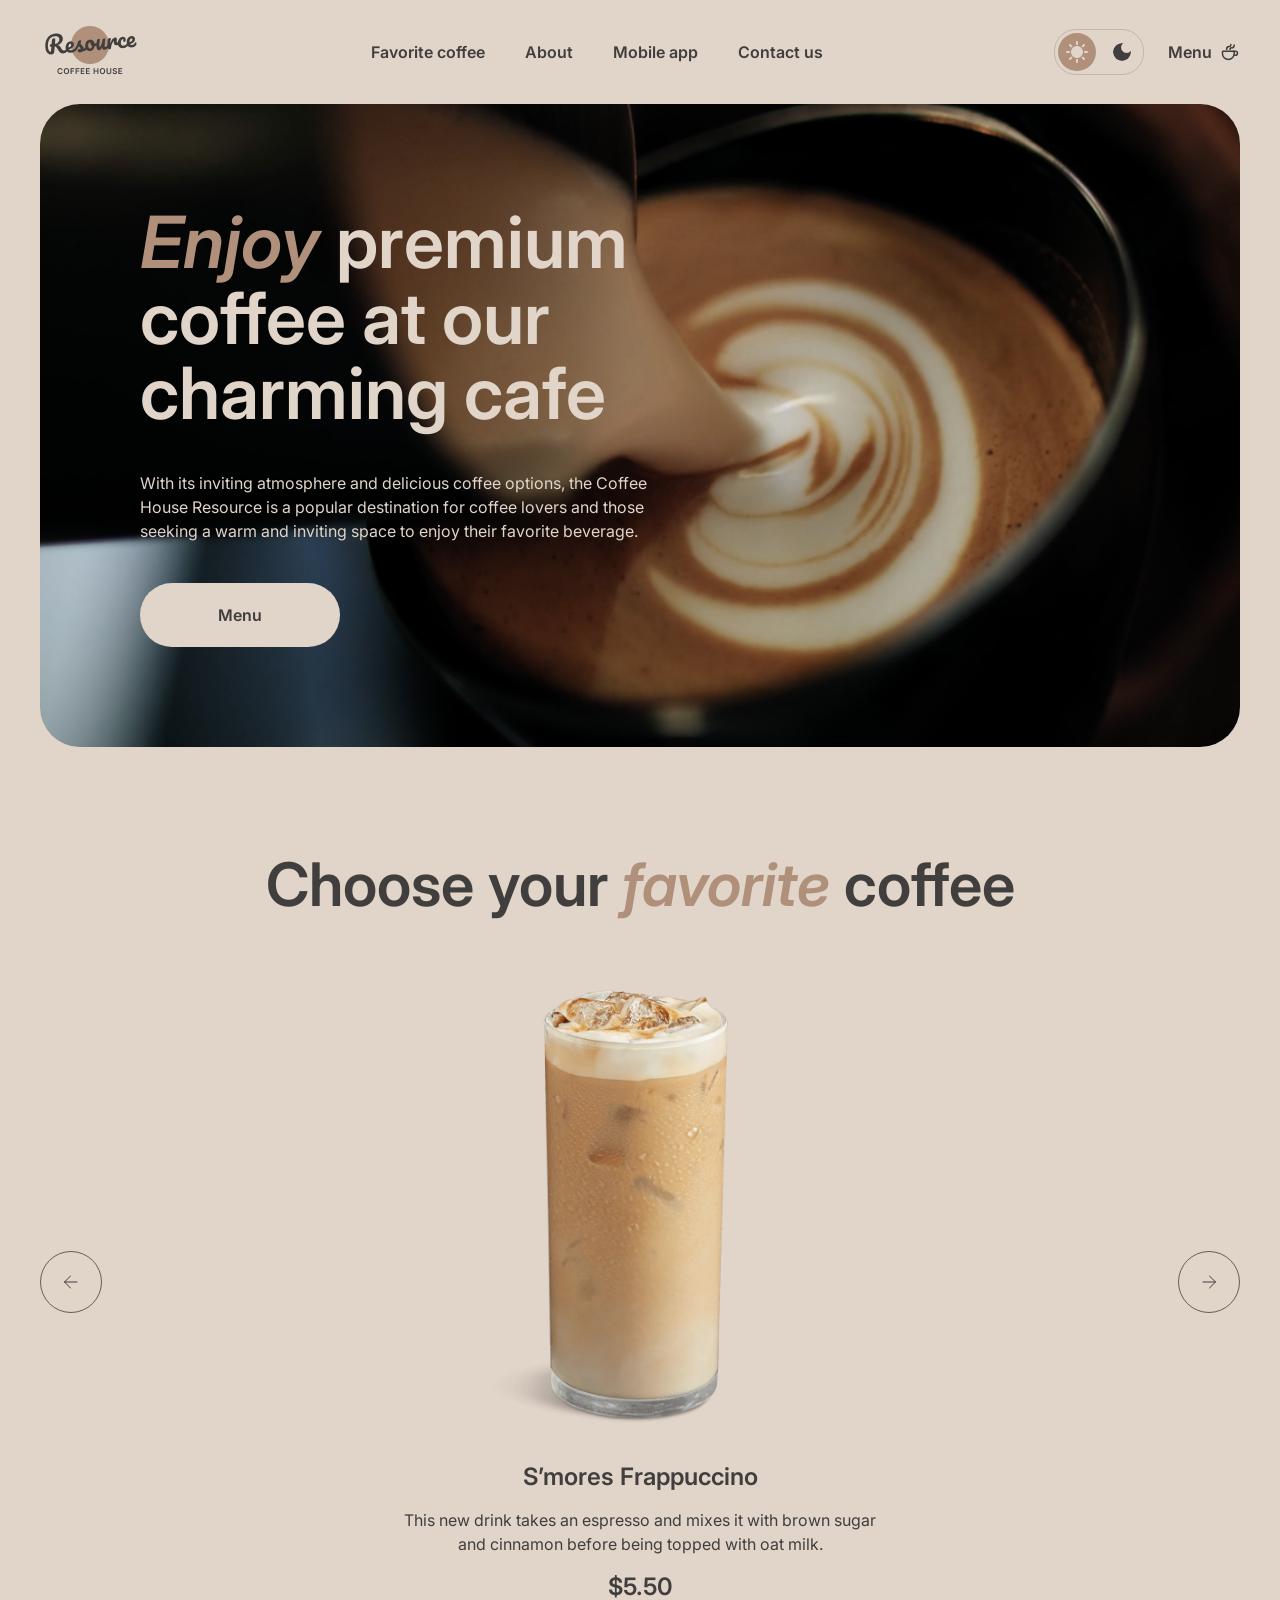
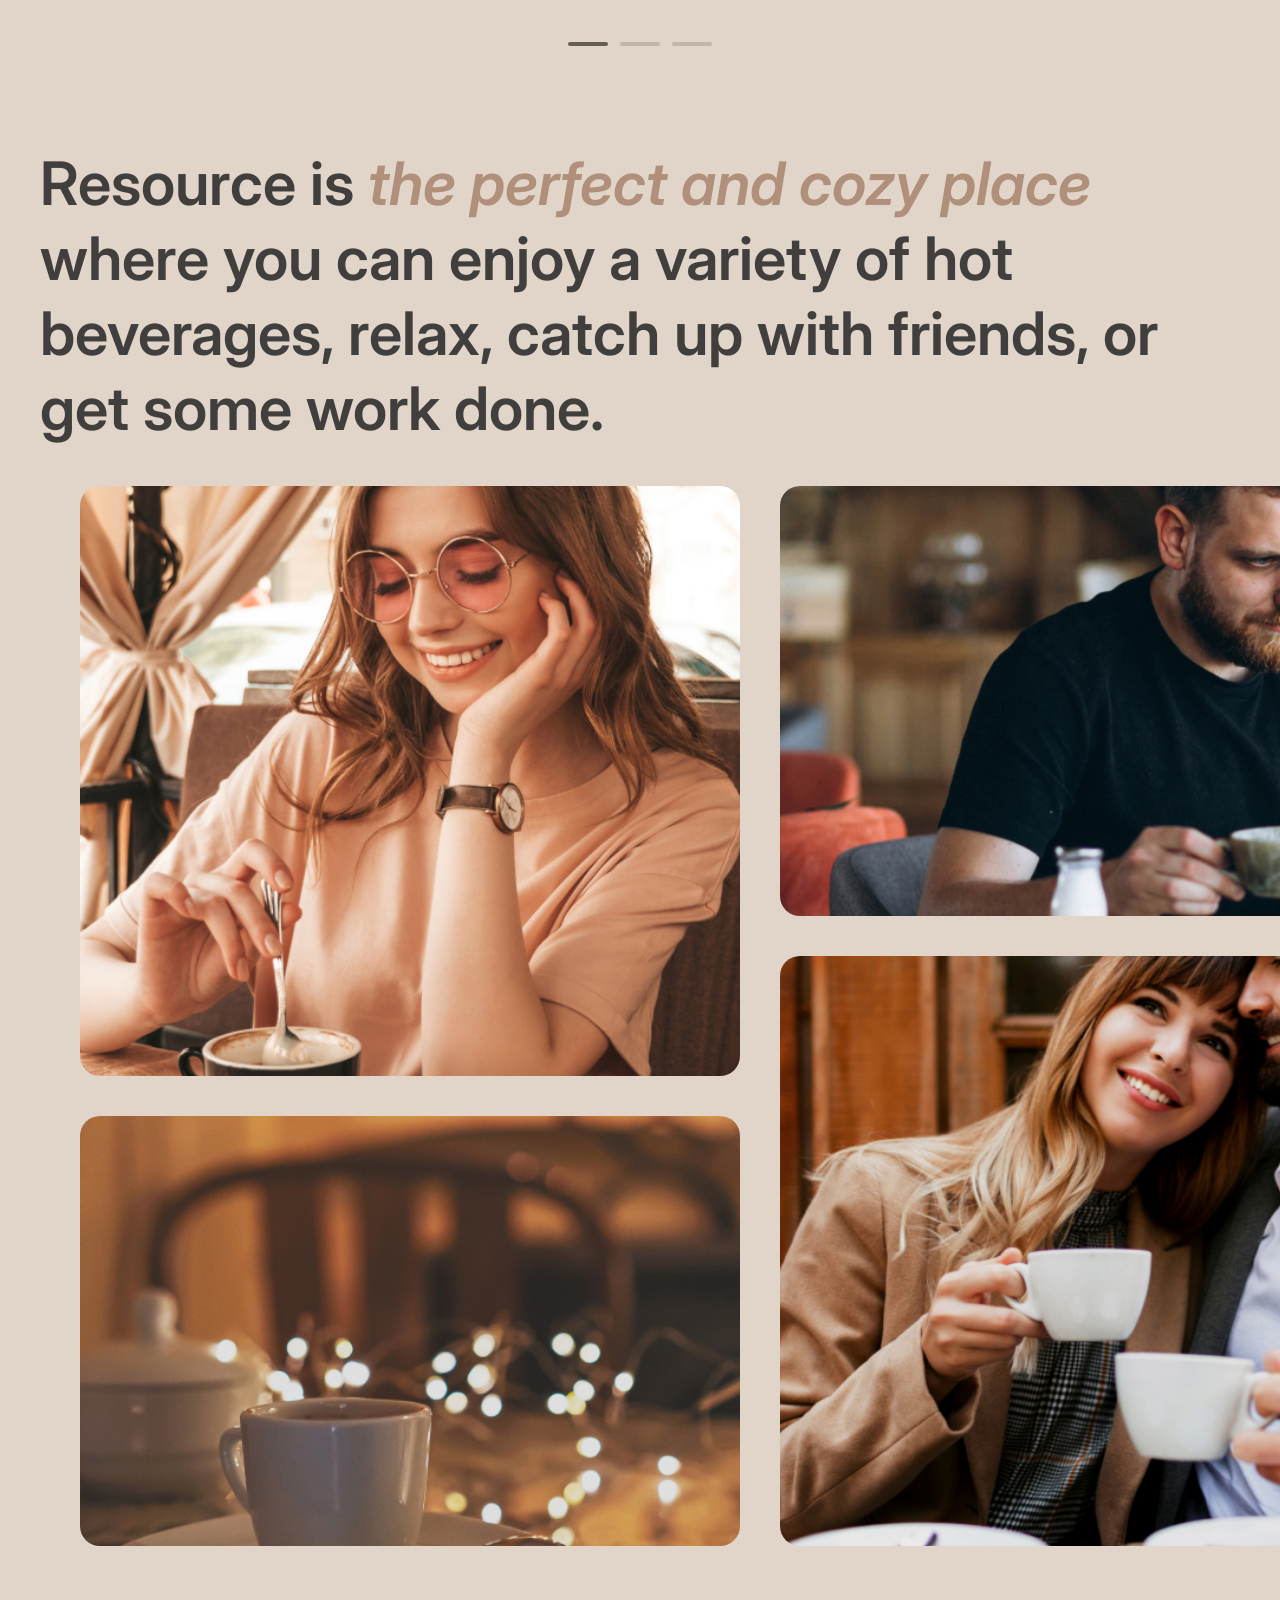
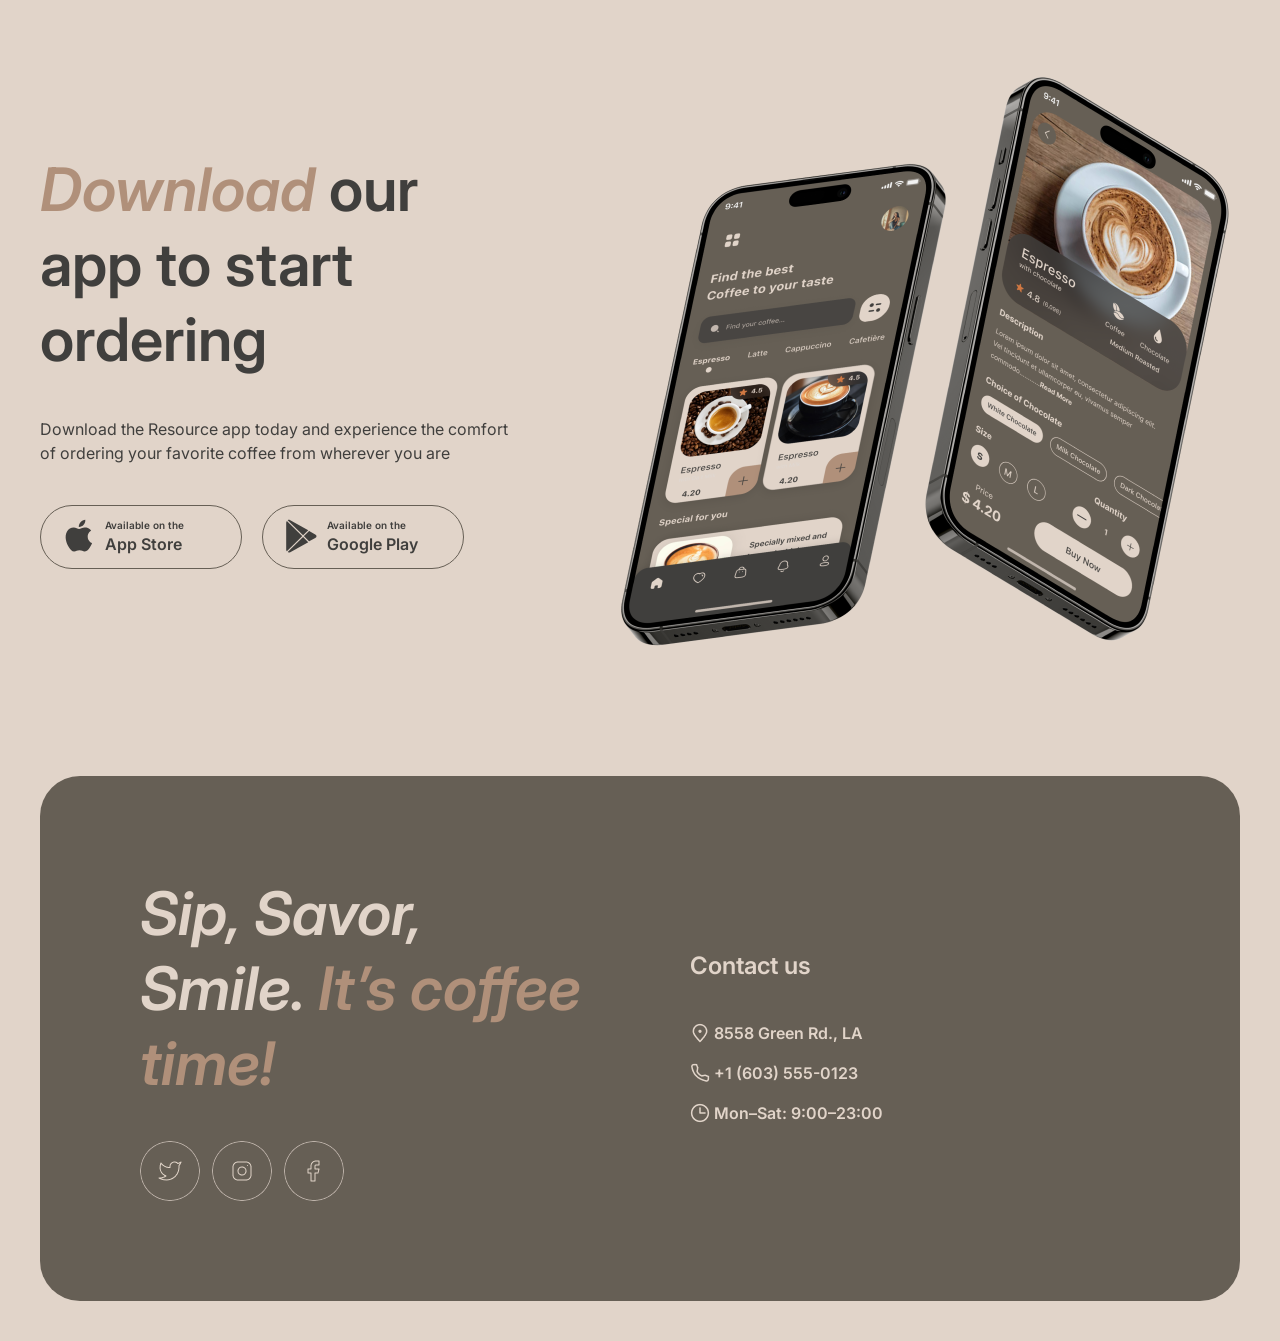
==== pages/home.html @ 060624c8 "feat: all pages" ====
<!DOCTYPE html>
<html lang="en" data-theme="light">
<head>
    <meta charset="UTF-8">
    <meta name="viewport" content="width=device-width, initial-scale=1.0">
    <link rel="stylesheet" href="../style.css">
    <link rel="icon" href="../../assets/img/logo_1.png" type="image/x-icon">
    <link rel="preconnect" href="https://fonts.googleapis.com">
    <link rel="preconnect" href="https://fonts.gstatic.com" crossorigin>
    <link href="https://fonts.googleapis.com/css2?family=Inter:ital,opsz,wght@0,14..32,100..900;1,14..32,100..900&display=swap" rel="stylesheet">
    <title>Coffee House</title>
</head>
<body>
    <header class="wrapper">
        <div class="header-menu">
            <div class="logo">
                <a href="home.html">
                    <img src="../assets/img/logo-header.png" alt="Coffee House Logo">
                </a>
            </div>
            <nav class="nav-links-container">
                <a href="#favorite-coffee" class="link-button-text nav-link menu-item">Favorite coffee</a>
                <a href="#about" class="link-button-text nav-link menu-item">About</a>
                <a href="#mobile-app" class="link-button-text nav-link menu-item">Mobile app</a>
                <a href="#contact-us" class="link-button-text nav-link menu-item">Contact us</a>
            </nav>
            <div class="coffee-menu">
                <div class="theme-switch">
                    <svg class = "sun active" width="22" height="22" viewBox="0 0 22 22" fill="none" xmlns="http://www.w3.org/2000/svg">
                        <path d="M10 3V1C10 0.45 10.45 0 11 0C11.55 0 12 0.45 12 1V3C12 3.55 11.55 4 11 4C10.45 4 10 3.55 10 3ZM17.36 6.05L18.77 4.63C19.16 4.24 19.16 3.61 18.77 3.22C18.38 2.83 17.75 2.83 17.36 3.22L15.95 4.64C15.56 5.03 15.56 5.66 15.95 6.05C16.34 6.44 16.97 6.44 17.36 6.05ZM21 10H19C18.45 10 18 10.45 18 11C18 11.55 18.45 12 19 12H21C21.55 12 22 11.55 22 11C22 10.45 21.55 10 21 10ZM11 18C10.45 18 10 18.45 10 19V21C10 21.55 10.45 22 11 22C11.55 22 12 21.55 12 21V19C12 18.45 11.55 18 11 18ZM4.64 6.05L3.22 4.64C2.83 4.25 2.83 3.61 3.22 3.23C3.61 2.85 4.25 2.84 4.63 3.23L6.04 4.64C6.43 5.03 6.43 5.67 6.04 6.05C5.65 6.43 5.02 6.44 4.64 6.05ZM15.95 15.95C15.56 16.34 15.56 16.98 15.95 17.36L17.36 18.77C17.75 19.16 18.39 19.16 18.77 18.77C19.16 18.38 19.16 17.74 18.77 17.36L17.36 15.95C16.98 15.56 16.34 15.56 15.95 15.95ZM1 12H3C3.55 12 4 11.55 4 11C4 10.45 3.55 10 3 10H1C0.45 10 0 10.45 0 11C0 11.55 0.45 12 1 12ZM4.64 18.78L6.05 17.37C6.44 16.98 6.44 16.34 6.05 15.96C5.66 15.58 5.02 15.57 4.64 15.96L3.23 17.37C2.84 17.76 2.84 18.4 3.23 18.78C3.61 19.17 4.25 19.17 4.64 18.78ZM11 5C7.69 5 5 7.69 5 11C5 14.31 7.69 17 11 17C14.31 17 17 14.31 17 11C17 7.69 14.31 5 11 5Z" fill="currentColor"/>
                    </svg>
                    <svg class="moon" width="18" height="18" viewBox="0 0 18 18" fill="none" xmlns="http://www.w3.org/2000/svg">
                        <path d="M9 0C4.03 0 0 4.03 0 9C0 13.97 4.03 18 9 18C13.97 18 18 13.97 18 9C18 8.54 17.96 8.08 17.9 7.64C16.92 9.01 15.32 9.9 13.5 9.9C10.52 9.9 8.1 7.48 8.1 4.5C8.1 2.69 8.99 1.08 10.36 0.0999999C9.92 0.0399999 9.46 0 9 0Z" fill="currentColor"/>
                    </svg>
                </div>
                <a href="menu.html" class="coffee-menu-button link-button-text menu-item">
                    <span>Menu</span>
                    <svg class="coffee-menu-icon" width="20" height="20" viewBox="0 0 20 20" fill="none" xmlns="http://www.w3.org/2000/svg">
                        <path d="M14.167 9.76667V11.6667C14.167 14.8883 11.5553 17.5 8.33366 17.5C5.112 17.5 2.50033 14.8883 2.50033 11.6667V9.76667C2.50033 9.4353 2.76896 9.16667 3.10033 9.16667H13.567C13.8984 9.16667 14.167 9.4353 14.167 9.76667Z" stroke="currentColor" stroke-width="1.5" stroke-linecap="round" stroke-linejoin="round"/>
                        <path d="M10.0003 7.50008C10.0003 6.66675 10.5956 5.83341 11.786 5.83341C13.101 5.83341 14.167 4.76743 14.167 3.45246V2.91675" stroke="currentColor" stroke-width="1.5" stroke-linecap="round" stroke-linejoin="round"/>
                        <path d="M6.66634 7.5V7.08333C6.66634 5.70262 7.78563 4.58333 9.16634 4.58333C10.0868 4.58333 10.833 3.83714 10.833 2.91667V2.5" stroke="currentColor" stroke-width="1.5" stroke-linecap="round" stroke-linejoin="round"/>
                        <path d="M13.333 9.16675H15.4163C16.5669 9.16675 17.4997 10.0995 17.4997 11.2501C17.4997 12.4007 16.5669 13.3334 15.4163 13.3334H14.1663" stroke="currentColor" stroke-width="1.5" stroke-linecap="round" stroke-linejoin="round"/>
                    </svg>
                </a>
            </div>
        </div>
    </header>

    <main class="wrapper">
        <section class="hero">
            <div class="hero-other">
                <h1 class="heading-1"><span class="heading-1 accent">Enjoy</span> premium coffee at our charming cafe</h1>
                <p class="medium-text">With its inviting atmosphere and delicious coffee options, the Coffee House Resource is a popular destination for coffee lovers and those seeking a warm and inviting space to enjoy their favorite beverage.</p>
                <div class="hero-buttons">
                        <a href="menu.html" class="button-primary link-button-text">
                            <span>Menu</span>
                            <svg class="coffee-menu-icon" width="20" height="20" viewBox="0 0 20 20" fill="none" xmlns="http://www.w3.org/2000/svg">
                                <path d="M14.167 9.76667V11.6667C14.167 14.8883 11.5553 17.5 8.33366 17.5C5.112 17.5 2.50033 14.8883 2.50033 11.6667V9.76667C2.50033 9.4353 2.76896 9.16667 3.10033 9.16667H13.567C13.8984 9.16667 14.167 9.4353 14.167 9.76667Z" stroke="currentColor" stroke-width="1.5" stroke-linecap="round" stroke-linejoin="round"/>
                                <path d="M10.0003 7.50008C10.0003 6.66675 10.5956 5.83341 11.786 5.83341C13.101 5.83341 14.167 4.76743 14.167 3.45246V2.91675" stroke="currentColor" stroke-width="1.5" stroke-linecap="round" stroke-linejoin="round"/>
                                <path d="M6.66634 7.5V7.08333C6.66634 5.70262 7.78563 4.58333 9.16634 4.58333C10.0868 4.58333 10.833 3.83714 10.833 2.91667V2.5" stroke="currentColor" stroke-width="1.5" stroke-linecap="round" stroke-linejoin="round"/>
                                <path d="M13.333 9.16675H15.4163C16.5669 9.16675 17.4997 10.0995 17.4997 11.2501C17.4997 12.4007 16.5669 13.3334 15.4163 13.3334H14.1663" stroke="currentColor" stroke-width="1.5" stroke-linecap="round" stroke-linejoin="round"/>
                            </svg>
                        </a>
                </div>
            </div>
        </section>

        <section class="favorite-coffee" id="favorite-coffee">
            <h2 class="heading-2">Choose your <span class="heading-2 accent">favorite</span> coffee</h2>
            <div class="slider">
                <div class="slider-body">
                    <svg class="button-slider left" width="24" height="24" viewBox="0 0 24 24" fill="none" xmlns="http://www.w3.org/2000/svg">
                        <path d="M6 12H18.5M12.5 18L18.5 12L12.5 6" stroke="currentColor" stroke-linecap="round" stroke-linejoin="round"/>
                    </svg>
                    <div class="row-slider">
                        <div class="slide active">
                            <img src="../assets/img/coffee-slider-1.png" alt="S’mores Frappuccino" class="slider-image">
                            <div class="slider-description">
                                <h3 class="heading-3">S’mores Frappuccino</h3>
                                <p class="medium-text">This new drink takes an espresso and mixes it with brown sugar and cinnamon before being topped with oat milk.</p>
                                <h3 class="heading-3">$5.50</h3>
                            </div>
                        </div>

                        <div class="slide">
                            <img src="../assets/img/coffee-slider-2.png" alt="Caramel Macchiato" class="slider-image">
                            <div class="slider-description">
                                <h3 class="heading-3">Caramel Macchiato</h3>
                                <p class="medium-text">Fragrant and unique classic espresso with rich caramel-peanut syrup, with cream under whipped thick foam.</p>
                                <h3 class="heading-3">$5.00</h3>
                            </div>
                        </div>

                        <div class="slide">
                            <img src="../assets/img/coffee-slider-3.png" alt="Ice coffee" class="slider-image">
                            <div class="slider-description">
                                <h3 class="heading-3">Ice coffee</h3>
                                <p class="medium-text">A popular summer drink that tones and invigorates. Prepared from coffee, milk and ice.</p>
                                <h3 class="heading-3">$4.50</h3>
                            </div>
                        </div>
                    </div>
                    <svg class="button-slider right" width="24" height="24" viewBox="0 0 24 24" fill="none" xmlns="http://www.w3.org/2000/svg">
                        <path d="M6 12H18.5M12.5 18L18.5 12L12.5 6" stroke="currentColor" stroke-linecap="round" stroke-linejoin="round"/>
                    </svg>
                </div>
                <div class="slider-controls">
                    <div class="slider-control active"></div>
                    <div class="slider-control"></div>
                    <div class="slider-control"></div>
                </div>
            </div>
        </section>

        <section class="about" id="about">
            <h2 class="heading-2">Resource is <span class="heading-2 accent">the perfect and cozy place</span> where you can enjoy a variety of hot beverages, relax, catch up with friends, or get some work done.</h2>
            <div class="about-images">
                <div class="about-image about-grow" style="background-image: url('../assets/img/about-1.jpg');"></div>
                <div class="about-image about-shrink" style="background-image: url('../assets/img/about-2.jpg');"></div>
                <div class="about-image about-shrink" style="background-image: url('../assets/img/about-3.jpg');"></div>
                <div class="about-image about-grow" style="background-image: url('../assets/img/about-4.jpg');"></div>
            </div>
        </section>

        <section class="mobile-app" id="mobile-app">
            <div class="offer">
                <h2 class="heading-2"><span class="heading-2 accent">Download</span> our app to start ordering</h2>
                <p class="medium-text">Download the Resource app today and experience the comfort of ordering your favorite coffee from wherever you are</p>
                <div class="app-buttons">
                    <div class="app-button button-app-store">
                        <svg width="36" height="36" viewBox="0 0 36 36" fill="none" xmlns="http://www.w3.org/2000/svg">
                            <path d="M26.7073 18.6307C26.6704 14.6324 30.065 12.6872 30.2203 12.5966C28.2977 9.86366 25.3178 9.49026 24.2707 9.46048C21.7679 9.20369 19.3403 10.9206 18.0654 10.9206C16.765 10.9206 14.8017 9.48529 12.6858 9.52747C9.96293 9.56841 7.41566 11.1055 6.0186 13.4923C3.13542 18.359 5.28572 25.5108 8.04802 29.4446C9.42981 31.3712 11.0444 33.5223 13.1578 33.4466C15.2254 33.3635 15.9978 32.1614 18.4929 32.1614C20.9651 32.1614 21.6903 33.4466 23.8457 33.3983C26.0647 33.3635 27.4618 31.463 28.7952 29.519C30.392 27.3108 31.0333 25.1362 31.0588 25.0245C31.0066 25.0071 26.7493 23.4229 26.7073 18.6307Z" fill="currentColor"/>
                            <path d="M22.6357 6.87268C23.7477 5.51675 24.5086 3.67205 24.2974 1.80005C22.6879 1.86952 20.675 2.88554 19.5159 4.21169C18.4903 5.38029 17.5742 7.29571 17.8109 9.097C19.6189 9.2285 21.4753 8.20752 22.6357 6.87268Z" fill="currentColor"/>
                        </svg>
                        <div class="app-button-caption">
                            <p class="caption-text">Available on the</p>
                            <p class="link-button-text">App Store</p>
                        </div>
                    </div>
                    <div class="app-button button-google-play">
                        <svg width="36" height="36" viewBox="0 0 36 36" fill="none" xmlns="http://www.w3.org/2000/svg">
                            <path d="M3.7558 3.20297C3.39335 3.57289 3.18359 4.14884 3.18359 4.89471V31.4994C3.18359 32.2453 3.39335 32.8212 3.7558 33.1911L3.84525 33.2723L19.1359 18.37V18.0181L3.84525 3.11575L3.7558 3.20297Z" fill="currentColor"/>
                            <path d="M26.0776 23.34L20.9863 18.37V18.0181L26.0837 13.0482L26.1979 13.1128L32.2345 16.4617C33.9573 17.4121 33.9573 18.976 32.2345 19.9324L26.1979 23.2753L26.0776 23.34V23.34Z" fill="currentColor"/>
                            <path d="M25.2733 24.2007L20.0617 19.1195L4.68164 34.1166C5.25384 34.7031 6.18695 34.7737 7.24807 34.1873L25.2733 24.2007" fill="currentColor"/>
                            <path d="M25.2733 12.1876L7.24807 2.20103C6.18695 1.62058 5.25384 1.69125 4.68164 2.27772L20.0617 17.2688L25.2733 12.1876Z" fill="currentColor"/>
                        </svg>
                        <div class="app-button-caption">
                            <p class="caption-text">Available on the</p>
                            <p class="link-button-text">Google Play</p>
                        </div>
                    </div>
                </div>
            </div>
            <img src="../assets/img/mobile-screens.png" alt="mobile-app">
        </section>
    </main>

    <footer class="wrapper">
         <div class="contact-us" id="contact-us">
            <div class="contact-block">
                <h2 class="heading-2 accent">Sip, Savor, Smile. <span class="heading-2 accent">It’s coffee time!</span></h2>
                <div class="socials">
                    <div class="social twitter"></div>
                    <div class="social instagram"></div>
                    <div class="social facebook"></div>
                </div>
            </div>
            <div class="contact-info contact-block">
                <h3 class="heading-3 accent">Contact us</h3>
                <div class="contacts">
                    <div class="link-button-text contact">
                        <img src="../assets/img/pin-alt.png" alt="alt">
                        <p>8558 Green Rd.,  LA</p>
                    </div>
                    <div class="link-button-text contact">
                        <img src="../assets/img/phone.png" alt="alt">
                        <p>+1 (603) 555-0123</p>
                    </div>

                    <div class="link-button-text contact">
                        <img src="../assets/img/clock.png" alt="alt">
                        <p>Mon–Sat: 9:00–23:00</p>
                    </div>
                </div>
            </div>
         </div>
    </footer>
    <script src="../js/theme.js"></script>
</body>
</html>
---- style.css ----
:root{
    --color-text-primary: #403F3D;
    --color-text-inverse: #E1D4C9;
    --color-text-accent: #B0907A;
    --color-background-page: #E1D4C9;
    --color-background-container: #665F55;
    --color-background-overlay: #403F3D;
    --color-border-primary: #C1B6AD;
    --color-border-inverse: #665F55;

    --color-text-accent-light: #B0907A;
    --color-border-primary-dark: #665F55;
}

html[data-theme='dark'] {
    --color-text-primary: #E1D4C9;
    --color-text-inverse: #E1D4C9;
    --color-text-accent: #B0907A;
    --color-background-page: #292826;
    --color-background-container: #403F3D;
    --color-background-overlay: #292826;
    --color-border-primary: #665F55;
    --color-border-inverse: #C1B6AD;
}

* {
    margin: 0;
    padding: 0;
    font-family: 'Inter', sans-serif;
}

html {
    scroll-behavior: smooth;
    background-color: var(--color-background-page);
}

a{
    text-decoration: none;
}

.heading-1 {
    font-size: 72px;
    font-weight: 600;
    line-height: 105%;
}

.heading-1.accent, .heading-2.accent {
    font-style: italic;
}

.heading-2 {
    font-size: 60px;
    font-weight: 600;
    line-height: 125%;
}

.heading-3 {
    font-size: 24px;
    font-weight: 600;
    line-height: 125%;
}

.medium-text {
    font-size: 16px;
    font-weight: 400;
    line-height: 150%;
}

.caption-text {
    font-size: 10px;
    font-weight: 600;
    line-height: 140%;
}

.link-button-text {
    font-size: 16px;
    font-weight: 600;
    line-height: 150%;
}

.burger-link-text {
    font-size: 32px;
    font-weight: 600;
    line-height: 125%;
}

.wrapper{
    display: flex;
    flex-direction: column;
    max-width: 1440px;
    margin-left: auto;
    margin-right: auto;
}

.header-menu {
    display: flex;
    justify-content: space-between;
    align-items: center;
    padding: 20px 40px;
}

.nav-links-container {
    display: flex;
    justify-content: center;
    align-items: center;
    gap: 40px;
}

.nav-link {
    color: var(--color-text-primary);
}

.coffee-menu {
    display: flex;
    justify-content: center;
    align-items: center;
    gap: 24px;
    cursor: pointer;
}

.theme-switch {
    display: flex;
    justify-content: center;
    align-items: center;
    gap: 8px;
    padding: 3px;
    border-style: solid;
    border-radius: 22px;
    border-width: 1px;
    border-color: var(--color-border-primary);
}

.theme-switch > img {
    border-radius: 50%;
}

.sun {
    color: var(--color-text-inverse);
    transition: color 0.3s ease,
        background-color 0.3s ease;
    padding: 8px;
    border-radius: 100%;
}

.sun:hover, .sun.active {
    color: var(--color-text-inverse);
    background-color: var(--color-text-accent);
}

.moon {
    color: var(--color-text-primary);
    transition: color 0.3s ease,
        background-color 0.3s ease;
    padding: 9px;
    border-radius: 100%;
}

.moon:hover, .moon.active {
    color: var(--color-text-inverse);
    background-color: var(--color-border-primary-dark);
}

.coffee-menu-button {
    display: flex;
    align-items: center;
    gap: 8px;
    color: var(--color-text-primary);
}

.coffee-menu-icon {
  color: var(--color-text-primary);
}

.menu-item:hover {
    border-bottom: 2px solid var(--color-text-primary);
}

main {
    display: flex;
    flex-direction: column;
    gap: 100px;
}

.hero {
    display: flex;
    justify-content: space-between;
    align-items: flex-start;
    flex-direction: row;
    text-align: left;
    background-image: url("./assets/img/img-hero.png");
    background-position: center;
    border-radius: 40px;
    padding: 100px;
    margin: 0px 40px;
}

.hero-other {
    display: flex;
    flex-direction: column;
    align-items: flex-start;
    text-align: left;
    gap: 40px;
    width: 530px;
}

.hero-other> h1 {
    color: var(--color-text-inverse);
}

.hero-other> h1 > span {
    color: var(--color-text-accent);
}

.hero-other> p {
    color: var(--color-text-inverse);
}

.button-primary {
    display: flex;
    justify-content: center;
    align-items: center;
    gap: 8px;
    background-color: var(--color-background-page);
    text-align: center;
    color: var(--color-text-primary);
    text-decoration: none;
    border-radius: 100px;
    width: 200px;
    line-height: 64px;
    cursor: pointer;
}

.button-primary svg {
    display: none;
}

.button-primary:hover svg {
    display: block;
}

.favorite-coffee {
    margin: 0px 40px;
    display: flex;
    justify-content: center;
    align-items: center;
    flex-direction: column;
    gap: 40px;
}

.favorite-coffee> h2 , .about > h2, .offer > h2 , .menu-header > h1 {
    color: var(--color-text-primary);
}

.favorite-coffee> h2 > span, .about> h2 > span, .offer > h2 > span, .menu-header > h1 > span {
    color: var(--color-text-accent);
}

.slider {
    display: flex;
    flex-direction: column;
    justify-content: center;
    align-items: center;
    gap: 40px;
    width: 100%;
}

.slider-body {
    display: flex;
    justify-content: space-between;
    flex-direction: row;
    align-items: center;
    width: 100%;
    gap: 40px;
}

.button-slider {
    color: var(--color-text-primary);
    padding: 18px;
    background-position: center;
    cursor: pointer;
    transition: color 0.3s ease,
        background-color 0.3s ease,
        border-color 0.3s ease;
    border-radius: 100%;
    border: 1px solid var(--color-border-inverse);
}

.button-slider:hover {
    color: var(--color-text-inverse);
    background-color: var(--color-background-container);
    border-color: none;
}

.button-slider.left {
    transform: rotate(180deg);
}

.slide {
    display: none;
}

.slide  * {
    color: var(--color-text-primary);
    text-align: center;
}

.slide.active {
    display: flex;
    flex-direction: column;
    gap: 20px;
    width: 480px;
}

.slider-image {
    object-fit: scale-down;
}

.slider-description {
    display: flex;
    flex-direction: column;
    align-items: center;
    gap: 16px;
}

.slider-controls {
    display: flex;
    flex-direction: row;
    align-items: center;
    gap: 12px;
}

.slider-control {
    width: 40px;
    height: 4px;
    background-color: var(--color-border-primary);
    border-radius: 2px;
}

.slider-control.active {
    background-color: var(--color-border-inverse);
}

.about {
    margin: 0px 40px;
    display: flex;
    justify-content: center;
    align-items: center;
    flex-direction: column;
    gap: 40px;
}

.about-images {
    margin: 0px 40px;
    display: flex;
    flex-direction: column;
    align-content: space-between;
    gap: 40px;
    flex-wrap: wrap;
    height: 1060px;
    cursor: pointer;
}

.about-image-wrapper {
    border-radius: 20px;
    overflow: hidden;
    position: relative;
}

.about-image {
    border-radius: 20px;
    background-repeat: no-repeat;
    background-position: center;
    background-size: 130%;
    transition: background-size 0.3s ease;
    width: 660px;
}

.about-image:hover {
    background-size: 110%;
}

.about-shrink {
    height: 430px;
}

.about-grow {
    height: 590px;
}

.mobile-app {
    margin: 0px 40px;
    display: flex;
    justify-content: center;
    align-items: center;
    flex-direction: row;
    gap: 100px;
}

.offer {
    display: flex;
    justify-content: center;
    align-items: center;
    flex-direction: column;
    gap: 40px;
    color: var(--color-text-primary);
}

.app-buttons {
    display: flex;
    justify-content: flex-start;
    flex-direction: row;
    gap: 20px;
    width: 100%;
}

.app-button {
    width: 160px;
    display: flex;
    gap: 8px;
    padding: 12px 20px;
    border-radius: 40px;
    border: 1px solid var(--color-border-inverse);
    cursor: pointer;
    transition: color 0.3s ease,
        background-color 0.3s ease,
        border-color 0.3s ease;
}

.app-button:hover {
    color: var(--color-text-inverse);
    background-color: var(--color-background-container);
    border-color: none;
}

footer {
    width: 100%;
    padding-top: 100px;
}

.contact-us {
    background: var(--color-background-container);
    display: flex;
    justify-content: flex-start;
    align-items: center;
    flex-direction: row;
    gap: 100px;
    border-radius: 40px;
    width: auto;
    padding: 100px;
    margin: 0px 40px 40px 40px;
}

.contact-us h2 {
    color: var(--color-text-inverse);
}

.contact-us h2 > span {
    color: var(--color-text-accent);
}

.contact-block {
    width: 530px;
    display: flex;
    justify-content: flex-start;
    flex-direction: column;
    gap: 40px;
}

.socials {
    display: flex;
    justify-content: flex-start;
    flex-direction: row;
    align-items: center;
    gap: 12px;
}

.social {
    width: 60px;
    height: 60px;
    cursor: pointer;
}

.twitter {
    background-image: url("./assets/img/button-icon-light-twitter.png");
    transition: background-image 0.3s ease,
        background-color 0.3s ease;
    border-radius: 100%;
}

.twitter:hover {
    background-image: url("./assets/img/button-icon-light-twitter-hover.png");
    background-color: var(--color-background-page);
}

.instagram {
    background-image: url("./assets/img/button-icon-light-instagram.png");
    transition: background-image 0.3s ease,
        background-color 0.3s ease;
    border-radius: 100%;
}

.instagram:hover {
    background-image: url("./assets/img/button-icon-light-instagram-hover.png");
    background-color: var(--color-background-page);
}

.facebook {
    background-image: url("./assets/img/button-icon-light-facebook.png");
    transition: background-image 0.3s ease,
        background-color 0.3s ease;
    border-radius: 100%;
}

.facebook:hover {
    background-image: url("./assets/img/button-icon-light-facebook-hover.png");
    background-color: var(--color-background-page);
}

.contacts {
    display: flex;
    justify-content: flex-start;
    flex-direction: column;
    gap: 16px;
}

.contact-info h3 {
    color: var(--color-text-inverse);
}

.contact-info .link-button-text{
    color: var(--color-text-inverse);
}

.contact {
    display: flex;
    flex-direction: row;
    align-items: center;
    gap: 4px;
    cursor: pointer;
    width: fit-content;
    transition: border-bottom 0.3s ease;
}

.contact:hover {
    border-bottom: 2px solid var(--color-text-inverse);
}

.menu {
    margin: 0px 40px;
    display: flex;
    justify-content: center;
    align-items: center;
    flex-direction: column;
    gap: 40px;
}

.menu-header {
    display: flex;
    justify-content: center;
    align-items: center;
    flex-direction: column;
    gap: 40px;
    width: 800px;
    text-align: center;
}

.menu-tabs {
    display: flex;
    flex-direction: row;
    justify-content: center;
    align-items: center;
    gap: 16px;
}

.menu-tabs-button {
    text-align: center;
    cursor: pointer;
    border-radius: 24px;
    border: 1px solid var(--color-border-primary);
    padding: 8px 14px 8px 8px;
    display: flex;
    flex-direction: row;
    justify-content: center;
    align-items: center;
    gap: 8px;
    color: var(--color-text-primary);
    transition: background-color 0.3s ease,
        border 0.3s ease,
        color 0.3s ease;
}

.menu-tabs-button > img {
    height: 30px;
    width: 30px;
    border-radius: 100%;
    object-fit: none;
    background-color: var(--color-border-primary);
    background-position: center;
    background-size: contain;
    transition: background-color 0.3s ease;
}

.menu-tabs-button:hover, .menu-tabs-button.active {
    background-color: var(--color-background-container);
    border: 1px solid var(--color-background-container);;
    color: var(--color-text-inverse);
}

.menu-tabs-button:hover > img, .menu-tabs-button.active > img {
    background-color: var(--color-background-page);
}

.menu-list {
    display: none;
    flex-direction: row;
    flex-wrap: wrap;
    gap: 40px;
    justify-content: center;
    align-items: center;
}

.menu-list.active {
    display: flex;
}

.menu-list-item {
    width: 308px;
    height: 504px;
    border: 1px solid var(--color-border-primary);
    border-radius: 40px;
    display: flex;
    flex-direction: column;
}

.menu-list-item  * {
    color: var(--color-text-primary);
    text-align: left;
    display: flex;
    flex-direction: column;
}

.menu-list-item-image {
    height: 310px;
    border-radius: 40px;
    background-repeat: no-repeat;
    background-position: center;
    background-size: 130%;
    transition: background-size 0.3s ease;
    cursor: pointer;
}

.menu-list-item-image:hover {
    background-size: 110%;
}

.menu-list-item-description {
    padding: 20px;
    display: flex;
    flex-direction: column;
    justify-content: space-between;
    height: auto;
    flex-grow: 2;
}

@media (max-width: 1439px) {

}
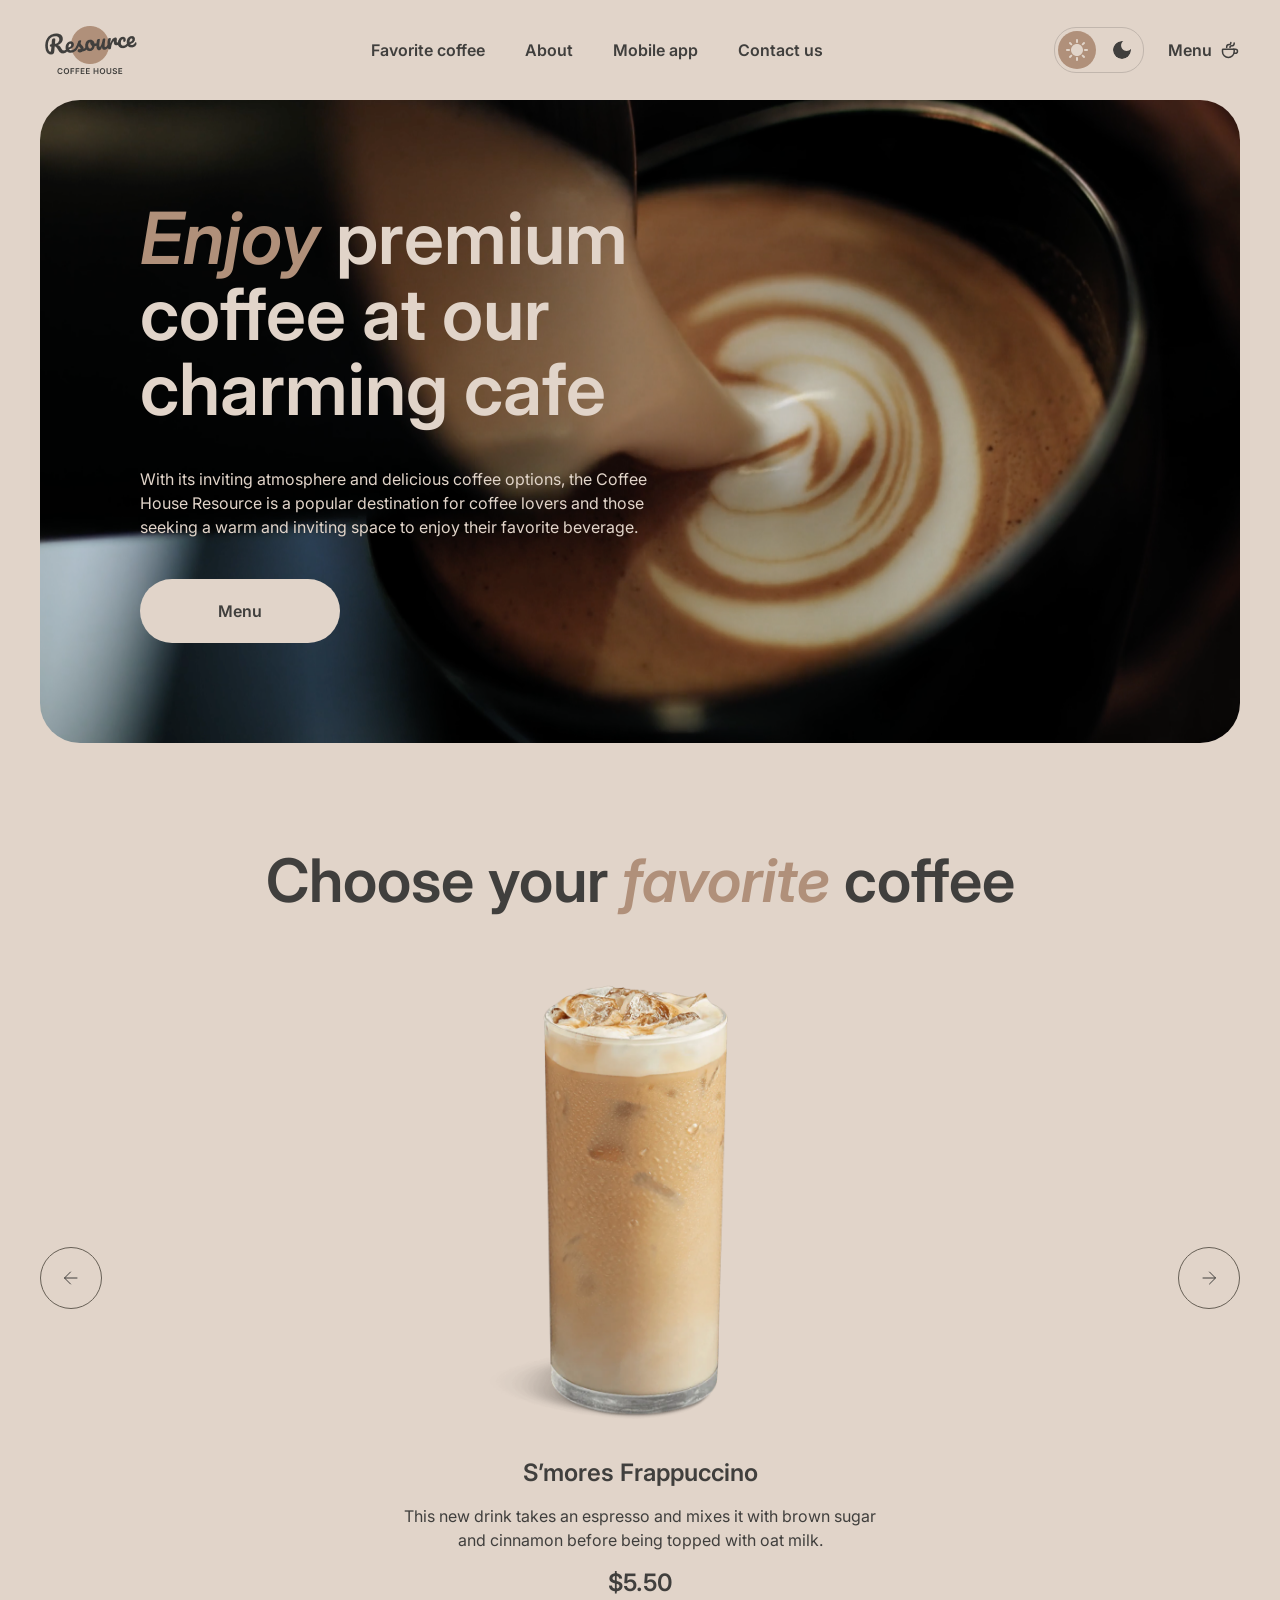
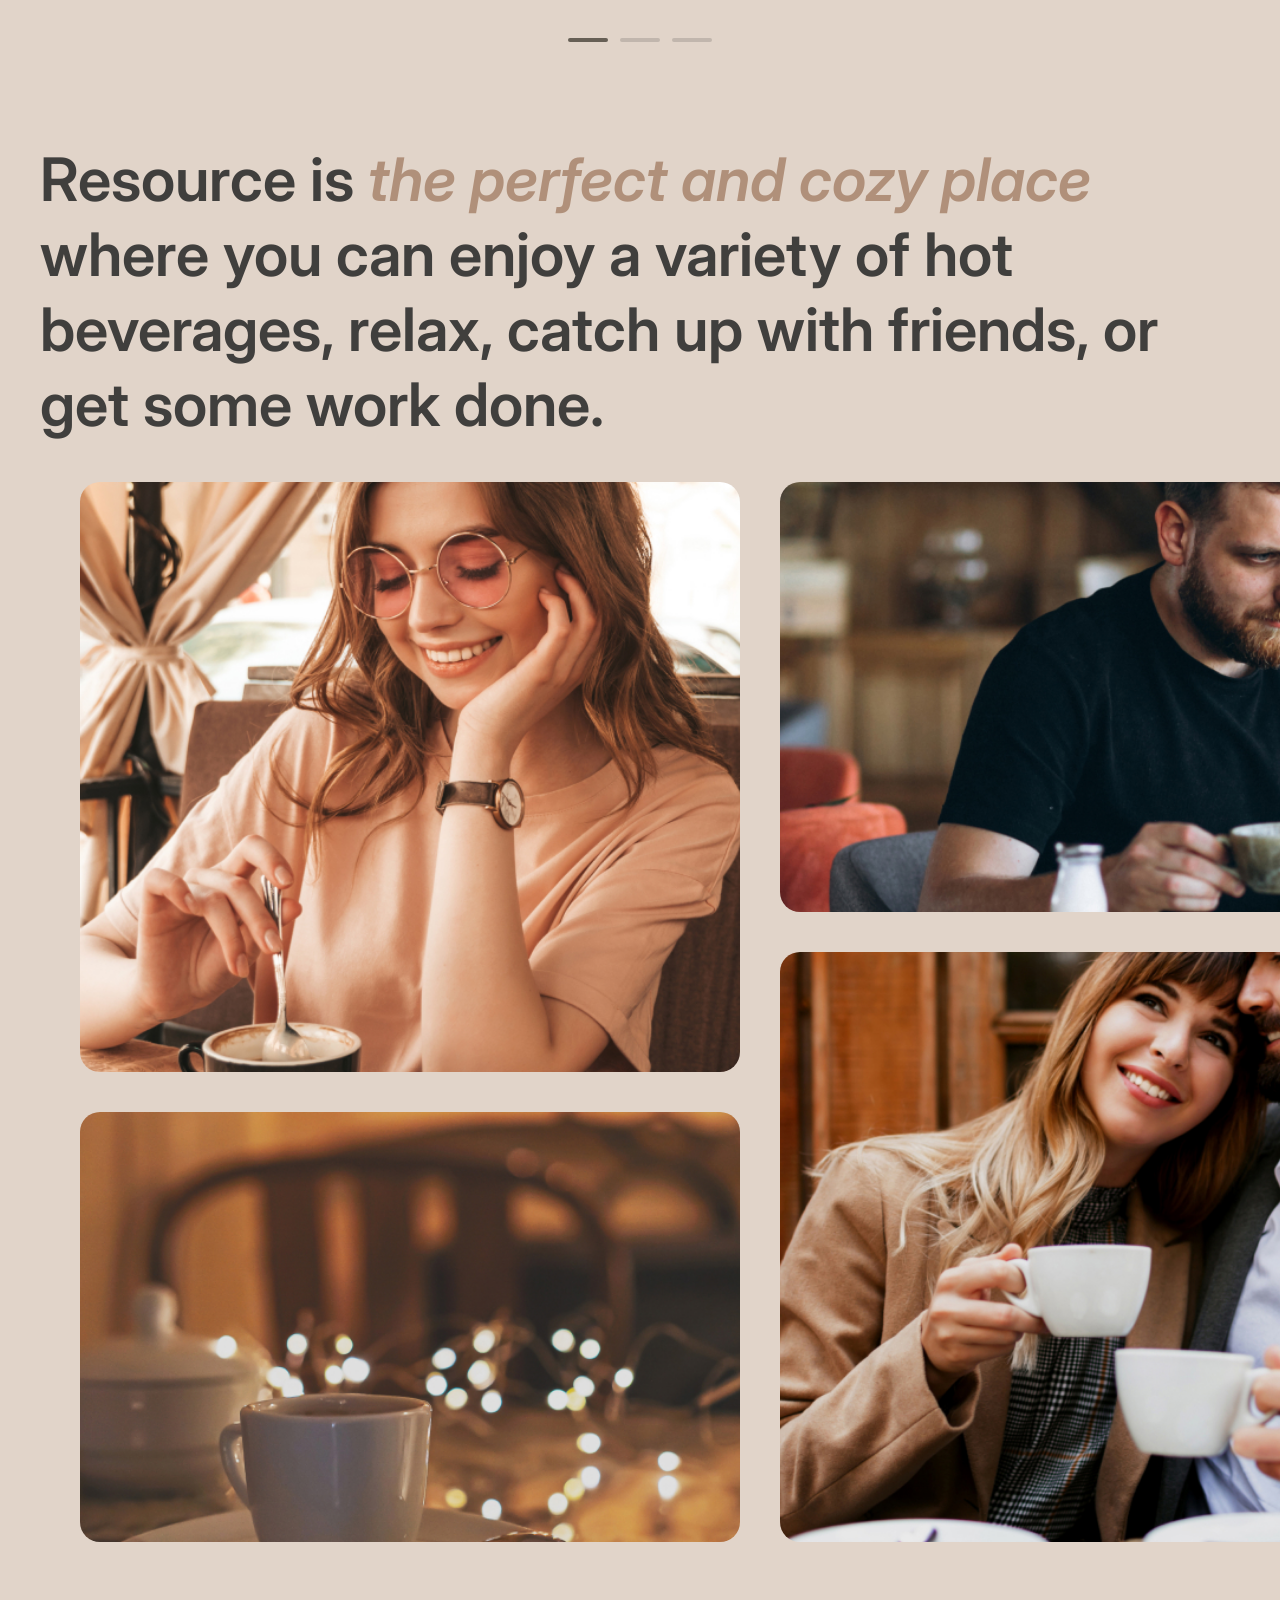
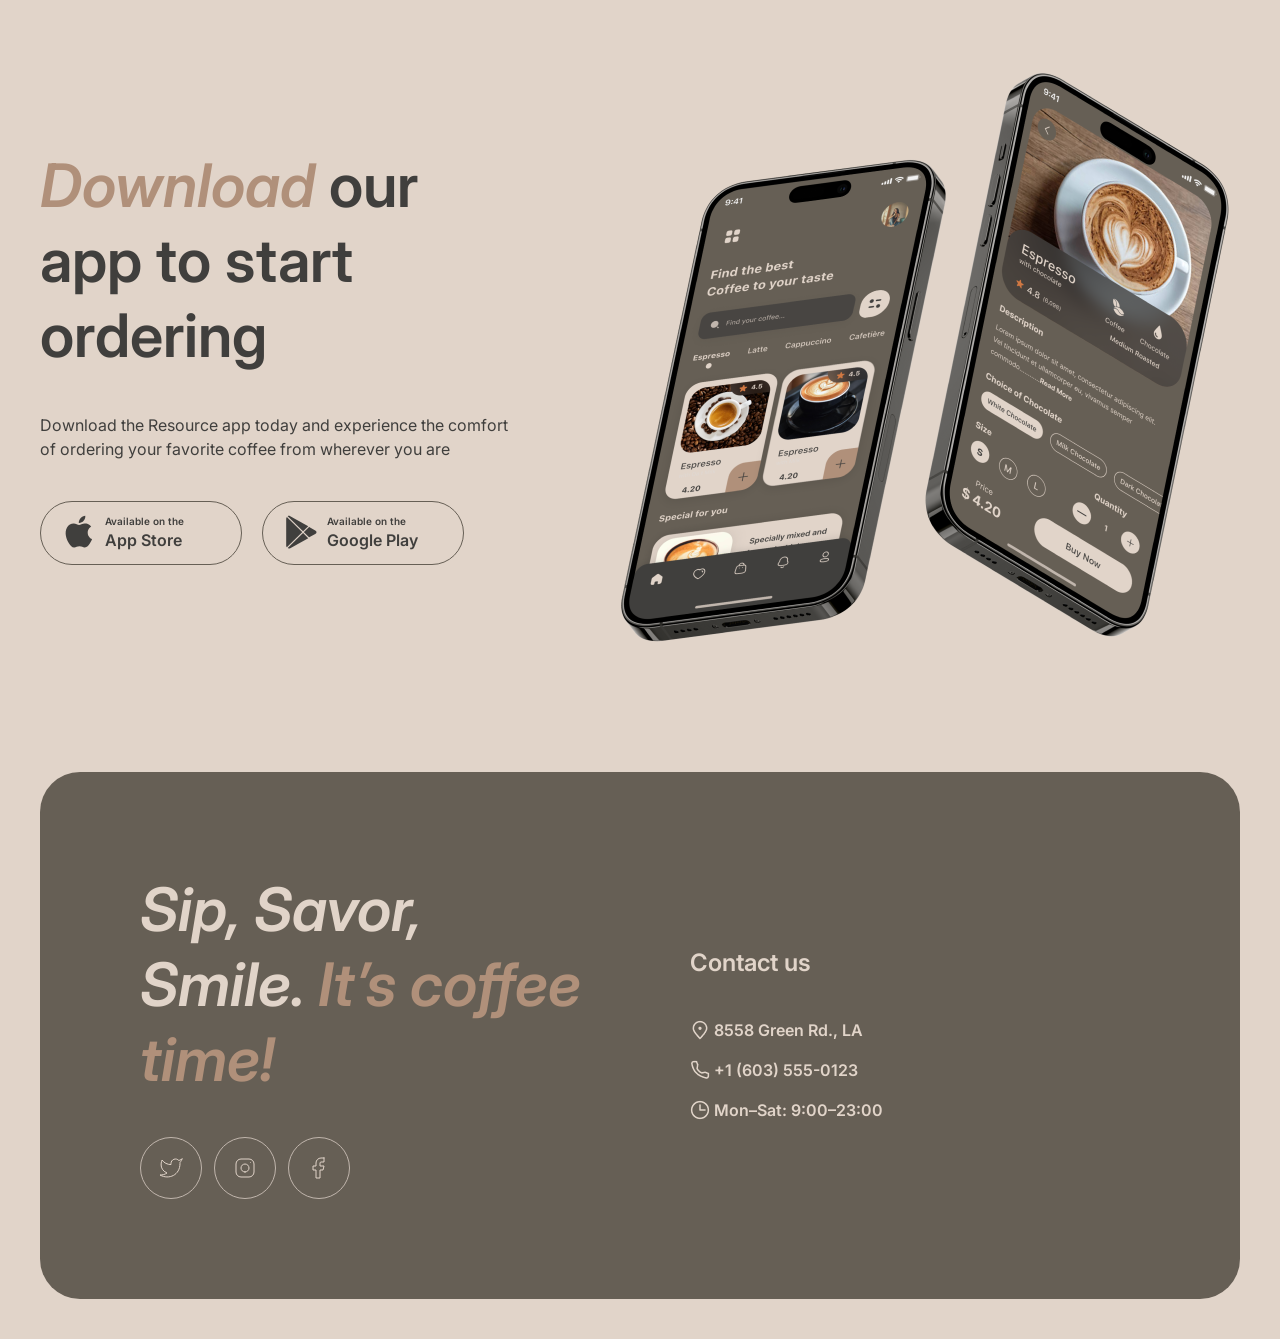
==== commit e559d6c3: "feat: all pages" ====
--- a/pages/home.html
+++ b/pages/home.html
@@ -15,7 +15,8 @@
         <div class="header-menu">
             <div class="logo">
                 <a href="home.html">
-                    <img src="../assets/img/logo-header.png" alt="Coffee House Logo">
+                    <img class="logo-img light-logo active" src="../assets/img/logo-header.png" alt="Coffee House Logo">
+                    <img class="logo-img dark-logo" src="../assets/img/logo-dark.png" alt="Coffee House Logo">
                 </a>
             </div>
             <nav class="nav-links-container">
@@ -47,7 +48,7 @@
     </header>
 
     <main class="wrapper">
-        <section class="hero">
+        <section class="hero" style="background-image: url('../assets/img/img-hero.png');">
             <div class="hero-other">
                 <h1 class="heading-1"><span class="heading-1 accent">Enjoy</span> premium coffee at our charming cafe</h1>
                 <p class="medium-text">With its inviting atmosphere and delicious coffee options, the Coffee House Resource is a popular destination for coffee lovers and those seeking a warm and inviting space to enjoy their favorite beverage.</p>
@@ -160,9 +161,23 @@
             <div class="contact-block">
                 <h2 class="heading-2 accent">Sip, Savor, Smile. <span class="heading-2 accent">It’s coffee time!</span></h2>
                 <div class="socials">
-                    <div class="social twitter"></div>
-                    <div class="social instagram"></div>
-                    <div class="social facebook"></div>
+                    <div class="social twitter">
+                        <svg width="24" height="24" viewBox="0 0 24 24" fill="none" xmlns="http://www.w3.org/2000/svg">
+                            <path d="M23 3.01006C23 3.01006 20.9821 4.20217 19.86 4.54006C19.2577 3.84757 18.4573 3.35675 17.567 3.13398C16.6767 2.91122 15.7395 2.96725 14.8821 3.29451C14.0247 3.62177 13.2884 4.20446 12.773 4.96377C12.2575 5.72309 11.9877 6.62239 12 7.54006V8.54006C10.2426 8.58562 8.50127 8.19587 6.93101 7.4055C5.36074 6.61513 4.01032 5.44869 3 4.01006C3 4.01006 -1 13.0101 8 17.0101C5.94053 18.408 3.48716 19.109 1 19.0101C10 24.0101 21 19.0101 21 7.51006C20.9991 7.23151 20.9723 6.95365 20.92 6.68006C21.9406 5.67355 23 3.01006 23 3.01006Z" stroke="currentColor" stroke-linecap="round" stroke-linejoin="round"/>
+                        </svg>
+                    </div>
+                    <div class="social instagram">
+                        <svg width="24" height="24" viewBox="0 0 24 24" fill="none" xmlns="http://www.w3.org/2000/svg">
+                            <path d="M12 16C14.2091 16 16 14.2091 16 12C16 9.79086 14.2091 8 12 8C9.79086 8 8 9.79086 8 12C8 14.2091 9.79086 16 12 16Z" stroke="currentColor" stroke-linecap="round" stroke-linejoin="round"/>
+                            <path d="M3 16V8C3 5.23858 5.23858 3 8 3H16C18.7614 3 21 5.23858 21 8V16C21 18.7614 18.7614 21 16 21H8C5.23858 21 3 18.7614 3 16Z" stroke="currentColor"/>
+                            <path d="M17.5 6.51L17.51 6.49889" stroke="currentColor" stroke-linecap="round" stroke-linejoin="round"/>
+                        </svg>
+                    </div>
+                    <div class="social facebook">
+                        <svg width="24" height="24" viewBox="0 0 24 24" fill="none" xmlns="http://www.w3.org/2000/svg">
+                            <path d="M17 2H14C12.6739 2 11.4021 2.52678 10.4645 3.46447C9.52678 4.40215 9 5.67392 9 7V10H6V14H9V22H13V14H16L17 10H13V7C13 6.73478 13.1054 6.48043 13.2929 6.29289C13.4804 6.10536 13.7348 6 14 6H17V2Z" stroke="currentColor" stroke-linecap="round" stroke-linejoin="round"/>
+                        </svg>
+                    </div>
                 </div>
             </div>
             <div class="contact-info contact-block">
--- a/style.css
+++ b/style.css
@@ -99,6 +99,14 @@
     padding: 20px 40px;
 }
 
+.logo-img{
+    display: none;
+}
+
+.logo-img.active{
+    display: block;
+}
+
 .nav-links-container {
     display: flex;
     justify-content: center;
@@ -187,7 +195,6 @@
     align-items: flex-start;
     flex-direction: row;
     text-align: left;
-    background-image: url("./assets/img/img-hero.png");
     background-position: center;
     border-radius: 40px;
     padding: 100px;
@@ -288,7 +295,7 @@
 .button-slider:hover {
     color: var(--color-text-inverse);
     background-color: var(--color-background-container);
-    border-color: none;
+    border-color: transparent;
 }
 
 .button-slider.left {
@@ -429,7 +436,7 @@
 .app-button:hover {
     color: var(--color-text-inverse);
     background-color: var(--color-background-container);
-    border-color: none;
+    border-color: transparent;
 }
 
 footer {
@@ -478,42 +485,21 @@
     width: 60px;
     height: 60px;
     cursor: pointer;
-}
-
-.twitter {
-    background-image: url("./assets/img/button-icon-light-twitter.png");
-    transition: background-image 0.3s ease,
+    display: flex;
+    justify-content: center;
+    flex-direction: row;
+    align-items: center;
+    transition: color 0.3s ease,
         background-color 0.3s ease;
     border-radius: 100%;
-}
-
-.twitter:hover {
-    background-image: url("./assets/img/button-icon-light-twitter-hover.png");
+    color: var(--color-text-inverse);
+    border: 1px solid var(--color-border-primary);
+}
+
+.social:hover {
+    color: var(--color-text-primary);
     background-color: var(--color-background-page);
-}
-
-.instagram {
-    background-image: url("./assets/img/button-icon-light-instagram.png");
-    transition: background-image 0.3s ease,
-        background-color 0.3s ease;
-    border-radius: 100%;
-}
-
-.instagram:hover {
-    background-image: url("./assets/img/button-icon-light-instagram-hover.png");
-    background-color: var(--color-background-page);
-}
-
-.facebook {
-    background-image: url("./assets/img/button-icon-light-facebook.png");
-    transition: background-image 0.3s ease,
-        background-color 0.3s ease;
-    border-radius: 100%;
-}
-
-.facebook:hover {
-    background-image: url("./assets/img/button-icon-light-facebook-hover.png");
-    background-color: var(--color-background-page);
+    border-color: transparent;
 }
 
 .contacts {
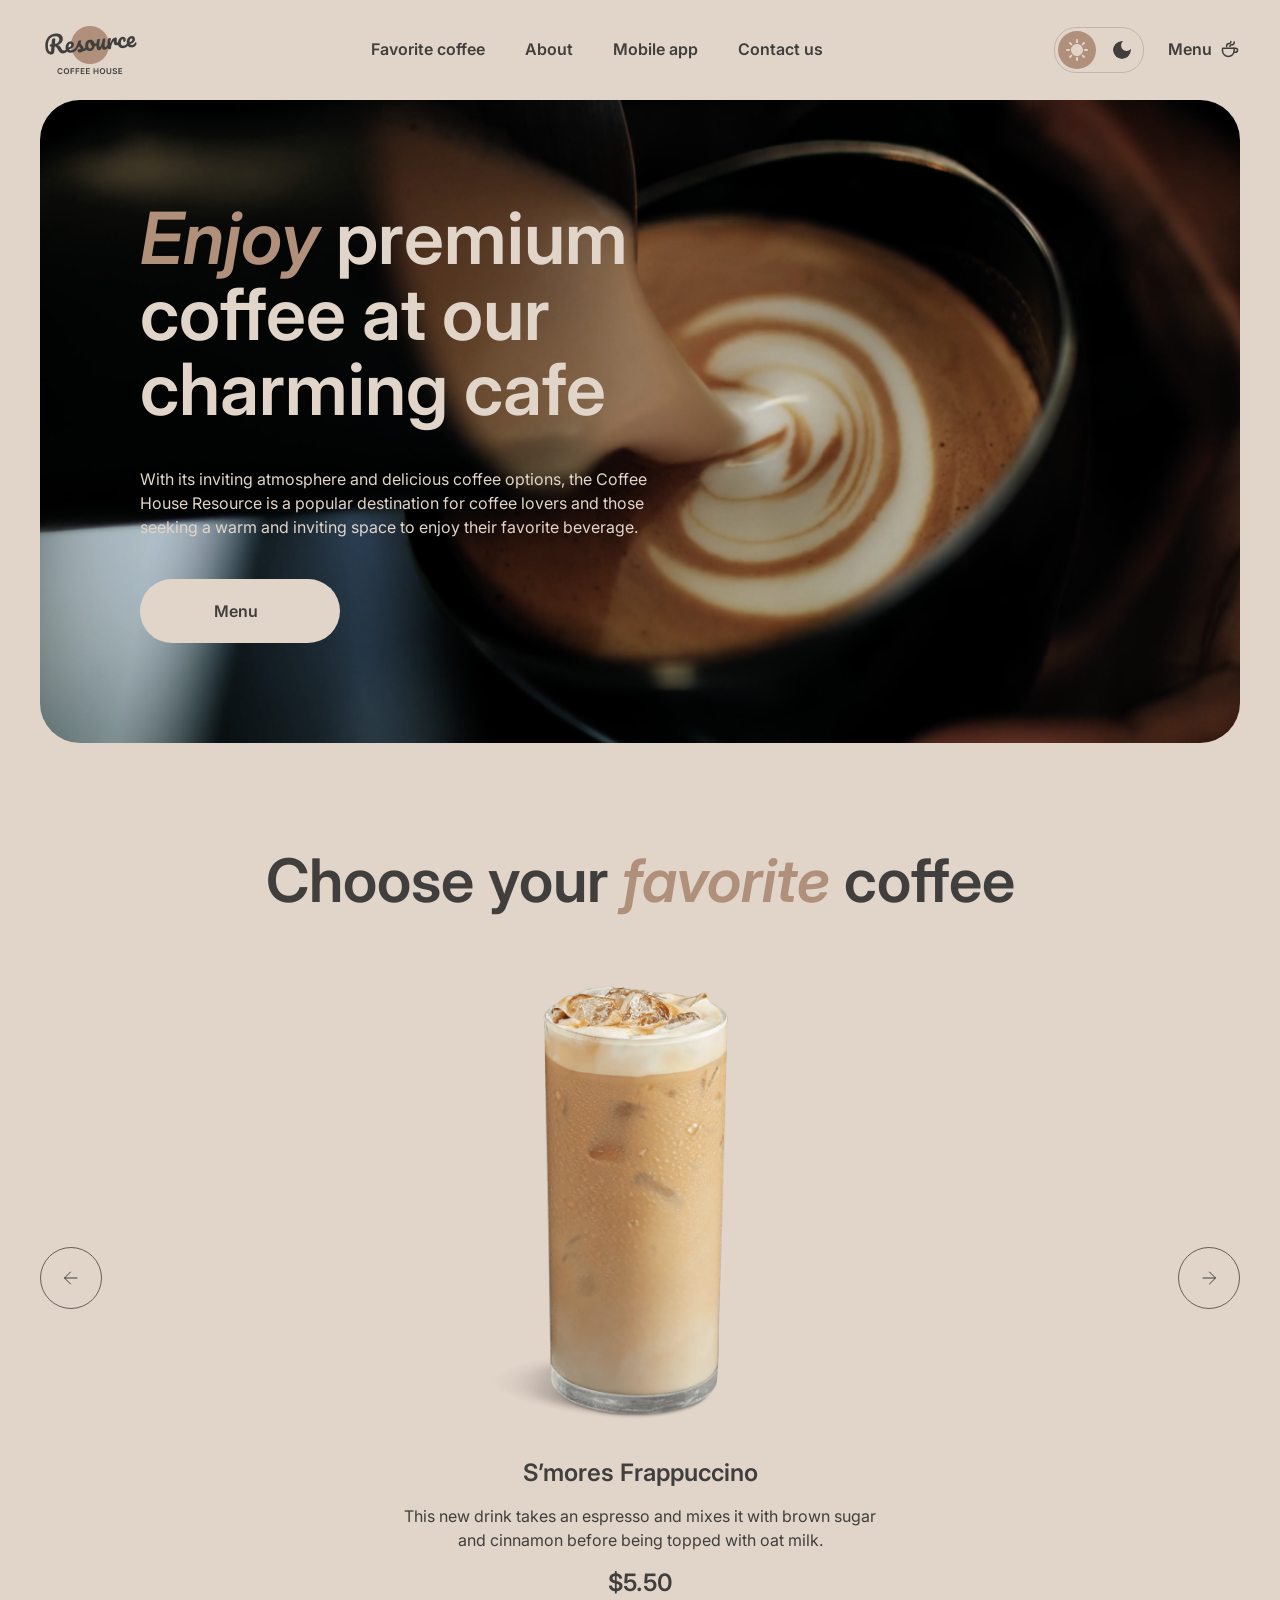
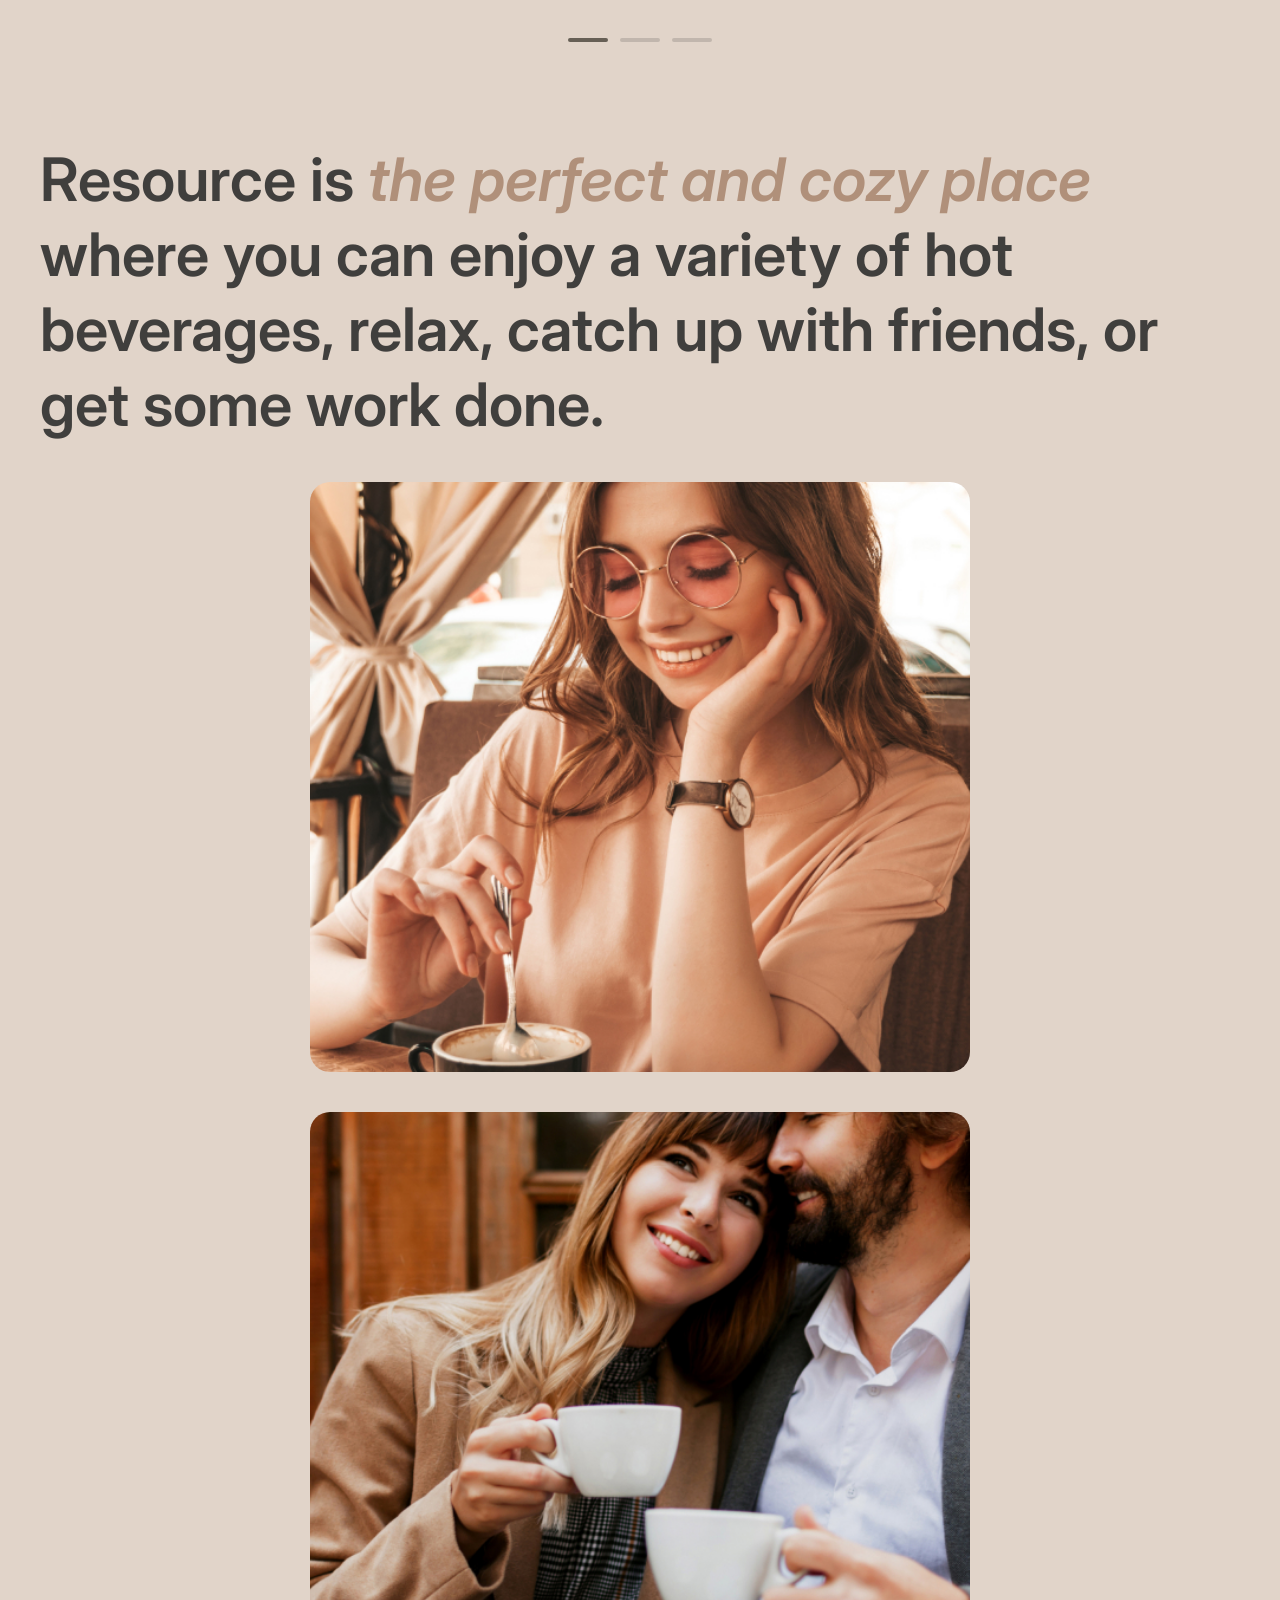
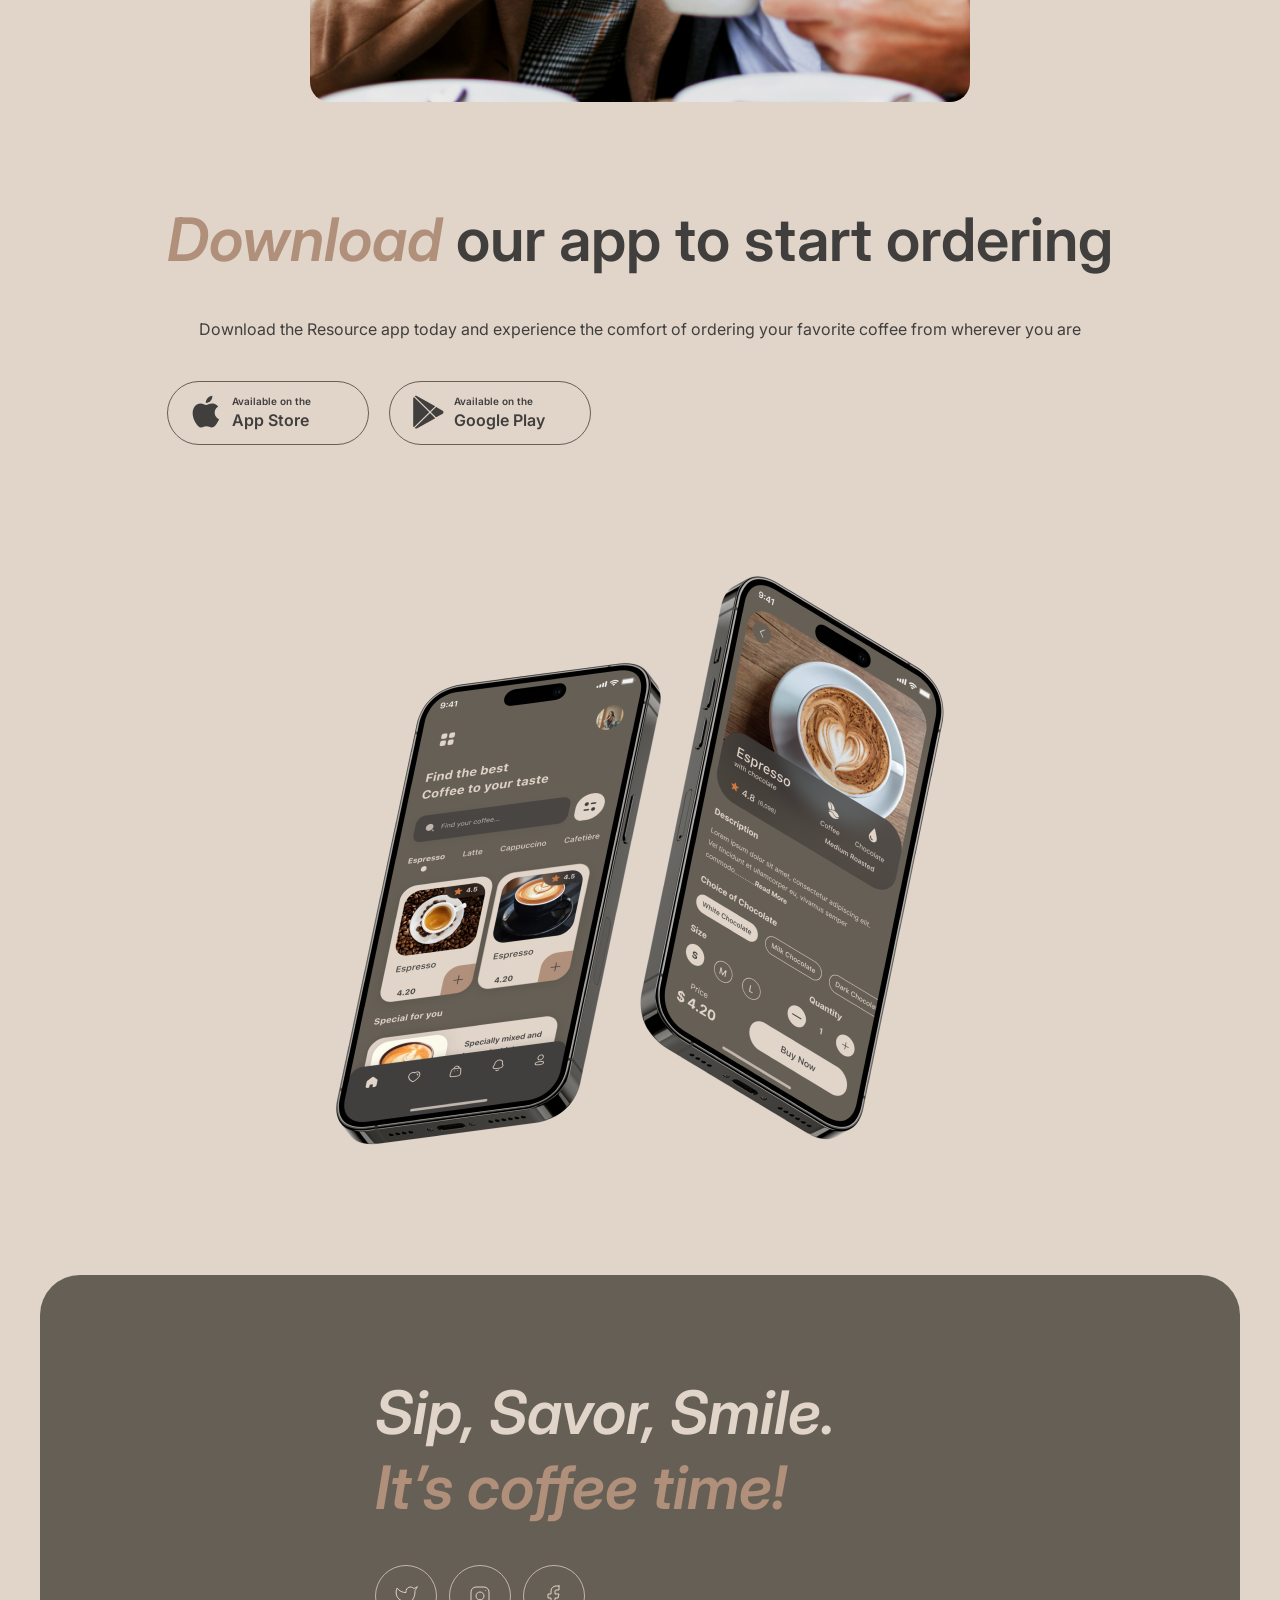
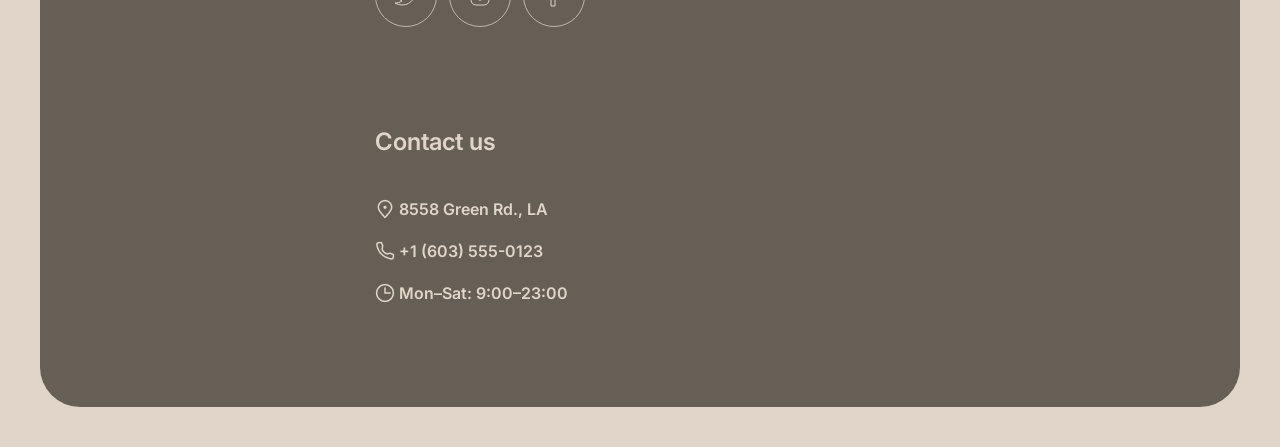
==== commit 01b321f3: "feat: add some functions" ====
--- a/pages/home.html
+++ b/pages/home.html
@@ -4,7 +4,7 @@
     <meta charset="UTF-8">
     <meta name="viewport" content="width=device-width, initial-scale=1.0">
     <link rel="stylesheet" href="../style.css">
-    <link rel="icon" href="../../assets/img/logo_1.png" type="image/x-icon">
+    <link rel="icon" href="../assets/img/favicon.svg" type="image/svg+xml">
     <link rel="preconnect" href="https://fonts.googleapis.com">
     <link rel="preconnect" href="https://fonts.gstatic.com" crossorigin>
     <link href="https://fonts.googleapis.com/css2?family=Inter:ital,opsz,wght@0,14..32,100..900;1,14..32,100..900&display=swap" rel="stylesheet">
@@ -48,7 +48,11 @@
     </header>
 
     <main class="wrapper">
-        <section class="hero" style="background-image: url('../assets/img/img-hero.png');">
+        <section class="hero">
+            <video class="hero-video" autoplay loop muted playsinline poster="../assets/img/img-hero.png">
+                    <source src="../assets/bg.mp4" type="video/mp4">
+                    Your browser does not support the video tag.
+                </video>
             <div class="hero-other">
                 <h1 class="heading-1"><span class="heading-1 accent">Enjoy</span> premium coffee at our charming cafe</h1>
                 <p class="medium-text">With its inviting atmosphere and delicious coffee options, the Coffee House Resource is a popular destination for coffee lovers and those seeking a warm and inviting space to enjoy their favorite beverage.</p>
@@ -128,7 +132,7 @@
                 <h2 class="heading-2"><span class="heading-2 accent">Download</span> our app to start ordering</h2>
                 <p class="medium-text">Download the Resource app today and experience the comfort of ordering your favorite coffee from wherever you are</p>
                 <div class="app-buttons">
-                    <div class="app-button button-app-store">
+                    <a class="app-button button-app-store" href="https://apps.apple.com/"  target="_blank">
                         <svg width="36" height="36" viewBox="0 0 36 36" fill="none" xmlns="http://www.w3.org/2000/svg">
                             <path d="M26.7073 18.6307C26.6704 14.6324 30.065 12.6872 30.2203 12.5966C28.2977 9.86366 25.3178 9.49026 24.2707 9.46048C21.7679 9.20369 19.3403 10.9206 18.0654 10.9206C16.765 10.9206 14.8017 9.48529 12.6858 9.52747C9.96293 9.56841 7.41566 11.1055 6.0186 13.4923C3.13542 18.359 5.28572 25.5108 8.04802 29.4446C9.42981 31.3712 11.0444 33.5223 13.1578 33.4466C15.2254 33.3635 15.9978 32.1614 18.4929 32.1614C20.9651 32.1614 21.6903 33.4466 23.8457 33.3983C26.0647 33.3635 27.4618 31.463 28.7952 29.519C30.392 27.3108 31.0333 25.1362 31.0588 25.0245C31.0066 25.0071 26.7493 23.4229 26.7073 18.6307Z" fill="currentColor"/>
                             <path d="M22.6357 6.87268C23.7477 5.51675 24.5086 3.67205 24.2974 1.80005C22.6879 1.86952 20.675 2.88554 19.5159 4.21169C18.4903 5.38029 17.5742 7.29571 17.8109 9.097C19.6189 9.2285 21.4753 8.20752 22.6357 6.87268Z" fill="currentColor"/>
@@ -137,8 +141,8 @@
                             <p class="caption-text">Available on the</p>
                             <p class="link-button-text">App Store</p>
                         </div>
-                    </div>
-                    <div class="app-button button-google-play">
+                    </a>
+                    <a class="app-button button-google-play" href="https://play.google.com/"  target="_blank">
                         <svg width="36" height="36" viewBox="0 0 36 36" fill="none" xmlns="http://www.w3.org/2000/svg">
                             <path d="M3.7558 3.20297C3.39335 3.57289 3.18359 4.14884 3.18359 4.89471V31.4994C3.18359 32.2453 3.39335 32.8212 3.7558 33.1911L3.84525 33.2723L19.1359 18.37V18.0181L3.84525 3.11575L3.7558 3.20297Z" fill="currentColor"/>
                             <path d="M26.0776 23.34L20.9863 18.37V18.0181L26.0837 13.0482L26.1979 13.1128L32.2345 16.4617C33.9573 17.4121 33.9573 18.976 32.2345 19.9324L26.1979 23.2753L26.0776 23.34V23.34Z" fill="currentColor"/>
@@ -149,7 +153,7 @@
                             <p class="caption-text">Available on the</p>
                             <p class="link-button-text">Google Play</p>
                         </div>
-                    </div>
+                    </a>
                 </div>
             </div>
             <img src="../assets/img/mobile-screens.png" alt="mobile-app">
@@ -161,36 +165,36 @@
             <div class="contact-block">
                 <h2 class="heading-2 accent">Sip, Savor, Smile. <span class="heading-2 accent">It’s coffee time!</span></h2>
                 <div class="socials">
-                    <div class="social twitter">
+                    <a class="social twitter" href="https://twitter.com" target="_blank">
                         <svg width="24" height="24" viewBox="0 0 24 24" fill="none" xmlns="http://www.w3.org/2000/svg">
                             <path d="M23 3.01006C23 3.01006 20.9821 4.20217 19.86 4.54006C19.2577 3.84757 18.4573 3.35675 17.567 3.13398C16.6767 2.91122 15.7395 2.96725 14.8821 3.29451C14.0247 3.62177 13.2884 4.20446 12.773 4.96377C12.2575 5.72309 11.9877 6.62239 12 7.54006V8.54006C10.2426 8.58562 8.50127 8.19587 6.93101 7.4055C5.36074 6.61513 4.01032 5.44869 3 4.01006C3 4.01006 -1 13.0101 8 17.0101C5.94053 18.408 3.48716 19.109 1 19.0101C10 24.0101 21 19.0101 21 7.51006C20.9991 7.23151 20.9723 6.95365 20.92 6.68006C21.9406 5.67355 23 3.01006 23 3.01006Z" stroke="currentColor" stroke-linecap="round" stroke-linejoin="round"/>
                         </svg>
-                    </div>
-                    <div class="social instagram">
+                    </a>
+                    <a class="social instagram" href="https://instagram.com" target="_blank">
                         <svg width="24" height="24" viewBox="0 0 24 24" fill="none" xmlns="http://www.w3.org/2000/svg">
                             <path d="M12 16C14.2091 16 16 14.2091 16 12C16 9.79086 14.2091 8 12 8C9.79086 8 8 9.79086 8 12C8 14.2091 9.79086 16 12 16Z" stroke="currentColor" stroke-linecap="round" stroke-linejoin="round"/>
                             <path d="M3 16V8C3 5.23858 5.23858 3 8 3H16C18.7614 3 21 5.23858 21 8V16C21 18.7614 18.7614 21 16 21H8C5.23858 21 3 18.7614 3 16Z" stroke="currentColor"/>
                             <path d="M17.5 6.51L17.51 6.49889" stroke="currentColor" stroke-linecap="round" stroke-linejoin="round"/>
                         </svg>
-                    </div>
-                    <div class="social facebook">
+                    </a>
+                    <a class="social facebook" href="https://facebook.com" target="_blank">
                         <svg width="24" height="24" viewBox="0 0 24 24" fill="none" xmlns="http://www.w3.org/2000/svg">
                             <path d="M17 2H14C12.6739 2 11.4021 2.52678 10.4645 3.46447C9.52678 4.40215 9 5.67392 9 7V10H6V14H9V22H13V14H16L17 10H13V7C13 6.73478 13.1054 6.48043 13.2929 6.29289C13.4804 6.10536 13.7348 6 14 6H17V2Z" stroke="currentColor" stroke-linecap="round" stroke-linejoin="round"/>
                         </svg>
-                    </div>
+                    </a>
                 </div>
             </div>
             <div class="contact-info contact-block">
                 <h3 class="heading-3 accent">Contact us</h3>
                 <div class="contacts">
-                    <div class="link-button-text contact">
+                    <a class="link-button-text contact" href="https://maps.app.goo.gl/4xZyrNKnWmaLaqpF9" target="_blank">
                         <img src="../assets/img/pin-alt.png" alt="alt">
                         <p>8558 Green Rd.,  LA</p>
-                    </div>
-                    <div class="link-button-text contact">
+                    </a>
+                    <a class="link-button-text contact" href="tel:+16035550123">
                         <img src="../assets/img/phone.png" alt="alt">
                         <p>+1 (603) 555-0123</p>
-                    </div>
+                    </a>
 
                     <div class="link-button-text contact">
                         <img src="../assets/img/clock.png" alt="alt">
--- a/style.css
+++ b/style.css
@@ -179,6 +179,12 @@
   color: var(--color-text-primary);
 }
 
+.menu-item
+{
+    border-bottom: 2px solid transparent;
+    transition: border-bottom-color 0.3s ease;
+}
+
 .menu-item:hover {
     border-bottom: 2px solid var(--color-text-primary);
 }
@@ -199,6 +205,19 @@
     border-radius: 40px;
     padding: 100px;
     margin: 0px 40px;
+    overflow: hidden;
+    position: relative;
+    box-sizing: border-box;
+}
+
+.hero-video{
+    position: absolute;
+    inset: 0;
+    width: 100%;
+    height: 100%;
+    object-fit: cover;
+    object-position: center;
+    z-index: -2;
 }
 
 .hero-other {
@@ -237,12 +256,17 @@
     cursor: pointer;
 }
 
+.button-primary span{
+    padding-left: 20px;
+}
+
 .button-primary svg {
-    display: none;
+    color: transparent;
+    transition: color 0.3s ease;
 }
 
 .button-primary:hover svg {
-    display: block;
+    color: var(--color-text-primary);
 }
 
 .favorite-coffee {
@@ -254,8 +278,12 @@
     gap: 40px;
 }
 
-.favorite-coffee> h2 , .about > h2, .offer > h2 , .menu-header > h1 {
-    color: var(--color-text-primary);
+.favorite-coffee > h2 , .about > h2, .offer > h2 , .menu-header > h1 {
+    color: var(--color-text-primary);
+}
+
+.favorite-coffee > h2 {
+    text-align: center;
 }
 
 .favorite-coffee> h2 > span, .about> h2 > span, .offer > h2 > span, .menu-header > h1 > span {
@@ -348,12 +376,15 @@
 }
 
 .about {
+    display: flex;
+    justify-content: center;
+    align-items: center;
+    flex-direction: column;
+    gap: 40px;
+}
+
+.about > .heading-2{
     margin: 0px 40px;
-    display: flex;
-    justify-content: center;
-    align-items: center;
-    flex-direction: column;
-    gap: 40px;
 }
 
 .about-images {
@@ -428,6 +459,7 @@
     border-radius: 40px;
     border: 1px solid var(--color-border-inverse);
     cursor: pointer;
+    color: var(--color-text-primary);
     transition: color 0.3s ease,
         background-color 0.3s ease,
         border-color 0.3s ease;
@@ -524,7 +556,8 @@
     gap: 4px;
     cursor: pointer;
     width: fit-content;
-    transition: border-bottom 0.3s ease;
+    border-bottom: 2px solid transparent;
+    transition: border-color 0.3s ease;
 }
 
 .contact:hover {
@@ -623,6 +656,7 @@
     text-align: left;
     display: flex;
     flex-direction: column;
+    cursor: pointer;
 }
 
 .menu-list-item-image {
@@ -635,7 +669,7 @@
     cursor: pointer;
 }
 
-.menu-list-item-image:hover {
+.menu-list-item-image:hover, .menu-list-item:hover .menu-list-item-image {
     background-size: 110%;
 }
 
@@ -650,4 +684,28 @@
 
 @media (max-width: 1439px) {
 
+    .about-images{
+        flex-direction: row;
+        height: auto;
+        justify-content: center;
+    }
+
+    .about-shrink {
+        display: none
+    }
+
+    .mobile-app{
+        flex-direction: column;
+    }
+
+    .contact-us{
+        flex-direction: column;
+    }
+}
+
+@media (max-width: 1023px) {
+
+    .menu-header{
+        width: auto;
+    }
 }
